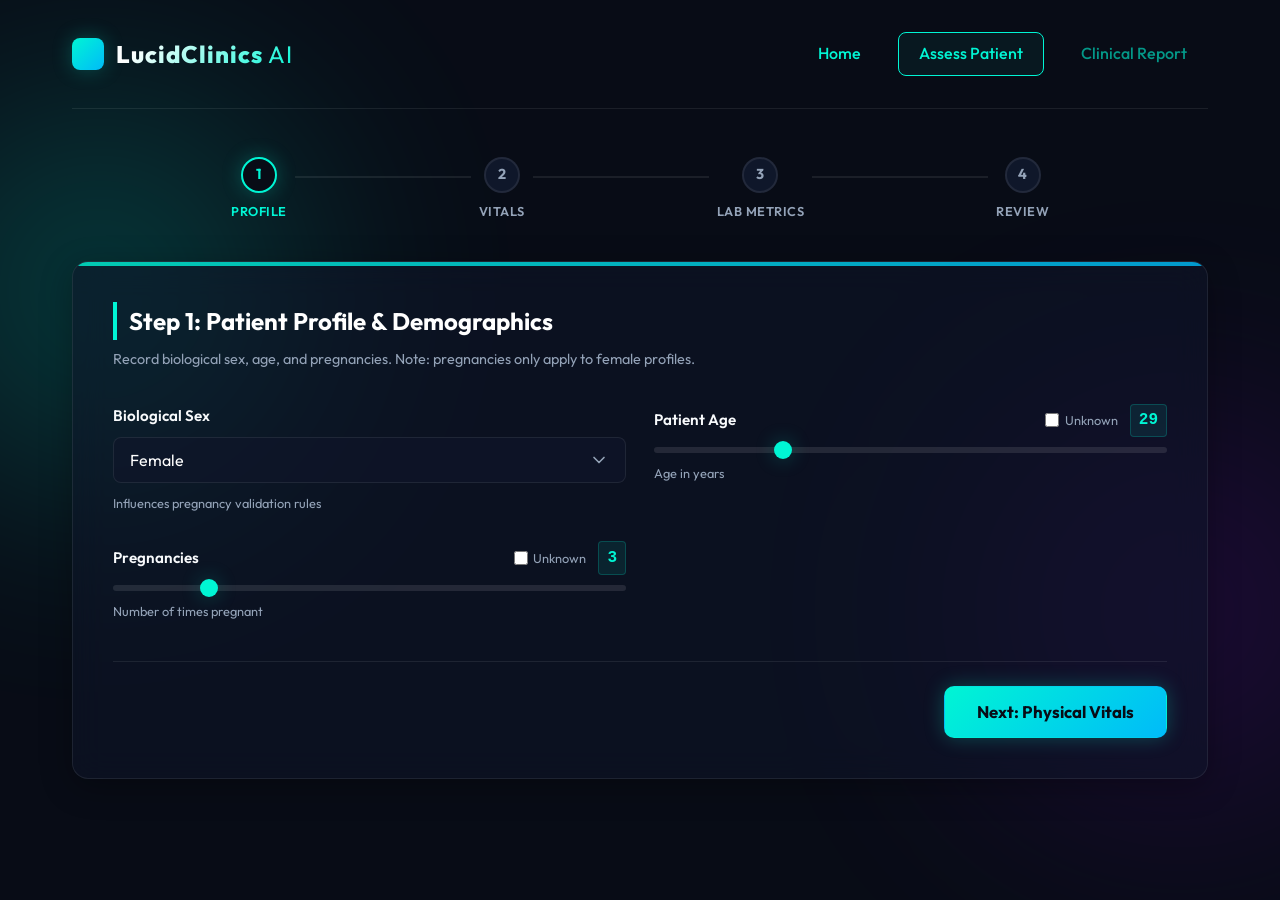
==== frontend/intake.html @ b129b2a4 "Initial clean commit with Git LFS" ====
<!DOCTYPE html>
<html lang="en">
<head>
    <meta charset="UTF-8">
    <meta name="viewport" content="width=device-width, initial-scale=1.0">
    <title>LucidClinics AI | Patient Intake Portal</title>
    <meta name="description" content="Enter patient vital statistics and diagnostic indicators for real-time risk assessment.">
    <link rel="stylesheet" href="style.css">
</head>
<body>

    <div class="container">
        <!-- Header Section -->
        <header>
            <div class="logo">
                <div class="logo-icon">L</div>
                <span>LucidClinics <span style="color: var(--color-teal); font-weight: 400;">AI</span></span>
            </div>
            <nav style="display: flex; gap: 1rem;">
                <a href="index.html" class="nav-link">Home</a>
                <a href="intake.html" class="nav-link active">Assess Patient</a>
                <a href="#" class="nav-link" id="nav-report-link" style="opacity: 0.6; cursor: not-allowed;">Clinical Report</a>
            </nav>
        </header>

        <!-- Stepper Progress Header -->
        <div class="stepper-wrapper">
            <div class="stepper-step active" data-step="1">
                <div class="step-num">1</div>
                <div class="step-title">Profile</div>
            </div>
            <div class="step-line"></div>
            <div class="stepper-step" data-step="2">
                <div class="step-num">2</div>
                <div class="step-title">Vitals</div>
            </div>
            <div class="step-line"></div>
            <div class="stepper-step" data-step="3">
                <div class="step-num">3</div>
                <div class="step-title">Lab Metrics</div>
            </div>
            <div class="step-line"></div>
            <div class="stepper-step" data-step="4">
                <div class="step-num">4</div>
                <div class="step-title">Review</div>
            </div>
        </div>

        <!-- Main Diagnostics Intake Layout -->
        <main class="wizard-section" id="intake-section">
            <!-- Diagnostics Form Card -->
            <section class="card" id="form-card">
                <form id="diagnostics-form">
                    
                    <!-- STEP 1: PATIENT PROFILE -->
                    <div class="wizard-step-pane active" id="step-pane-1">
                        <h2 class="pane-title">Step 1: Patient Profile & Demographics</h2>
                        <p class="pane-desc">Record biological sex, age, and pregnancies. Note: pregnancies only apply to female profiles.</p>
                        
                        <div class="form-grid">
                            <!-- Sex Selection -->
                            <div class="form-group dropdown-group">
                                <label class="form-label" for="patient_sex">Biological Sex</label>
                                <select id="patient_sex" name="patient_sex" class="form-select">
                                    <option value="female">Female</option>
                                    <option value="male">Male</option>
                                    <option value="other">Other</option>
                                </select>
                                <span class="form-help">Influences pregnancy validation rules</span>
                            </div>

                            <!-- Age -->
                            <div class="form-group">
                                <div class="form-label-container">
                                    <label class="form-label" for="age">Patient Age</label>
                                    <div style="display: flex; align-items: center; gap: 0.75rem;">
                                        <label class="unknown-checkbox-container">
                                            <input type="checkbox" class="unknown-checkbox" data-target="age">
                                            <span>Unknown</span>
                                        </label>
                                        <span class="form-value-display" id="age-val">29</span>
                                    </div>
                                </div>
                                <div class="slider-container">
                                    <input type="range" id="age" name="age" min="0" max="120" value="29" class="form-slider">
                                </div>
                                <span class="form-help">Age in years</span>
                            </div>

                            <!-- Pregnancies -->
                            <div class="form-group" id="pregnancies-group">
                                <div class="form-label-container">
                                    <label class="form-label" for="pregnancies">Pregnancies</label>
                                    <div style="display: flex; align-items: center; gap: 0.75rem;">
                                        <label class="unknown-checkbox-container" id="preg-unknown-container">
                                            <input type="checkbox" class="unknown-checkbox" data-target="pregnancies" id="pregnancies-unknown">
                                            <span>Unknown</span>
                                        </label>
                                        <span class="form-value-display" id="pregnancies-val">3</span>
                                    </div>
                                </div>
                                <div class="slider-container">
                                    <input type="range" id="pregnancies" name="pregnancies" min="0" max="17" value="3" class="form-slider">
                                </div>
                                <span class="form-help" id="pregnancies-help-text">Number of times pregnant</span>
                            </div>
                        </div>

                        <!-- Stepper Actions -->
                        <div class="wizard-actions" style="justify-content: flex-end;">
                            <button type="button" class="btn btn-primary btn-next">Next: Physical Vitals</button>
                        </div>
                    </div>

                    <!-- STEP 2: PHYSICAL VITALS -->
                    <div class="wizard-step-pane" id="step-pane-2">
                        <h2 class="pane-title">Step 2: Physical Vitals & Body Metrics</h2>
                        <p class="pane-desc">Collect clinical vital signs and physical observations.</p>
                        
                        <div class="form-grid">
                            <!-- Body Mass Index (BMI) -->
                            <div class="form-group">
                                <div class="form-label-container">
                                    <label class="form-label" for="bmi">Body Mass Index (BMI)</label>
                                    <div style="display: flex; align-items: center; gap: 0.75rem;">
                                        <label class="unknown-checkbox-container">
                                            <input type="checkbox" class="unknown-checkbox" data-target="bmi">
                                            <span>Unknown</span>
                                        </label>
                                        <span class="form-value-display" id="bmi-val">32.0</span>
                                    </div>
                                </div>
                                <div class="slider-container">
                                    <input type="range" id="bmi" name="bmi" min="0" max="70" step="0.1" value="32.0" class="form-slider">
                                </div>
                                <span class="form-help">Weight in kg / height in m²</span>
                            </div>

                            <!-- Blood Pressure -->
                            <div class="form-group">
                                <div class="form-label-container">
                                    <label class="form-label" for="blood_pressure">Diastolic Blood Pressure</label>
                                    <div style="display: flex; align-items: center; gap: 0.75rem;">
                                        <label class="unknown-checkbox-container">
                                            <input type="checkbox" class="unknown-checkbox" data-target="blood_pressure">
                                            <span>Unknown</span>
                                        </label>
                                        <span class="form-value-display" id="blood_pressure-val">72</span>
                                    </div>
                                </div>
                                <div class="slider-container">
                                    <input type="range" id="blood_pressure" name="blood_pressure" min="0" max="200" value="72" class="form-slider">
                                </div>
                                <span class="form-help">Diastolic blood pressure (mm Hg)</span>
                            </div>

                            <!-- Skin Thickness -->
                            <div class="form-group">
                                <div class="form-label-container">
                                    <label class="form-label" for="skin_thickness">Skin Fold Thickness</label>
                                    <div style="display: flex; align-items: center; gap: 0.75rem;">
                                        <label class="unknown-checkbox-container">
                                            <input type="checkbox" class="unknown-checkbox" data-target="skin_thickness">
                                            <span>Unknown</span>
                                        </label>
                                        <span class="form-value-display" id="skin_thickness-val">23</span>
                                    </div>
                                </div>
                                <div class="slider-container">
                                    <input type="range" id="skin_thickness" name="skin_thickness" min="0" max="100" value="23" class="form-slider">
                                </div>
                                <span class="form-help">Triceps skin fold thickness (mm)</span>
                            </div>
                        </div>

                        <!-- Stepper Actions -->
                        <div class="wizard-actions">
                            <button type="button" class="btn btn-secondary btn-prev">Previous</button>
                            <button type="button" class="btn btn-primary btn-next">Next: Lab Metrics</button>
                        </div>
                    </div>

                    <!-- STEP 3: LAB METRICS -->
                    <div class="wizard-step-pane" id="step-pane-3">
                        <h2 class="pane-title">Step 3: Laboratory Assays & Genetic Score</h2>
                        <p class="pane-desc">Record quantitative plasma assays and genetic indicators.</p>
                        
                        <div class="form-grid">
                            <!-- Glucose -->
                            <div class="form-group">
                                <div class="form-label-container">
                                    <label class="form-label" for="glucose">Plasma Glucose</label>
                                    <div style="display: flex; align-items: center; gap: 0.75rem;">
                                        <label class="unknown-checkbox-container">
                                            <input type="checkbox" class="unknown-checkbox" data-target="glucose">
                                            <span>Unknown</span>
                                        </label>
                                        <span class="form-value-display" id="glucose-val">120</span>
                                    </div>
                                </div>
                                <div class="slider-container">
                                    <input type="range" id="glucose" name="glucose" min="0" max="300" value="120" class="form-slider">
                                </div>
                                <span class="form-help">2hr oral glucose tolerance test (mg/dL)</span>
                            </div>

                            <!-- Insulin -->
                            <div class="form-group">
                                <div class="form-label-container">
                                    <label class="form-label" for="insulin">2-Hour Insulin</label>
                                    <div style="display: flex; align-items: center; gap: 0.75rem;">
                                        <label class="unknown-checkbox-container">
                                            <input type="checkbox" class="unknown-checkbox" data-target="insulin">
                                            <span>Unknown</span>
                                        </label>
                                        <span class="form-value-display" id="insulin-val">80</span>
                                    </div>
                                </div>
                                <div class="slider-container">
                                    <input type="range" id="insulin" name="insulin" min="0" max="900" step="5" value="80" class="form-slider">
                                </div>
                                <span class="form-help">2-Hour serum insulin (mu U/ml)</span>
                            </div>

                            <!-- Diabetes Pedigree -->
                            <div class="form-group">
                                <div class="form-label-container">
                                    <label class="form-label" for="diabetes_pedigree">Pedigree Function</label>
                                    <div style="display: flex; align-items: center; gap: 0.75rem;">
                                        <label class="unknown-checkbox-container">
                                            <input type="checkbox" class="unknown-checkbox" data-target="diabetes_pedigree">
                                            <span>Unknown</span>
                                        </label>
                                        <span class="form-value-display" id="diabetes_pedigree-val">0.372</span>
                                    </div>
                                </div>
                                <div class="slider-container">
                                    <input type="range" id="diabetes_pedigree" name="diabetes_pedigree" min="0.05" max="2.5" step="0.001" value="0.372" class="form-slider">
                                </div>
                                <span class="form-help">Diabetes pedigree score (family history index)</span>
                            </div>
                        </div>

                        <!-- Stepper Actions -->
                        <div class="wizard-actions">
                            <button type="button" class="btn btn-secondary btn-prev">Previous</button>
                            <button type="button" class="btn btn-primary btn-next">Next: Review</button>
                        </div>
                    </div>

                    <!-- STEP 4: CLINICAL REVIEW & SUBMIT -->
                    <div class="wizard-step-pane" id="step-pane-4">
                        <h2 class="pane-title">Step 4: Clinical Review & Diagnostic Options</h2>
                        <p class="pane-desc">Review a summary of indicators and configure bypass parameters before running inference.</p>
                        
                        <!-- Summary Table -->
                        <div class="summary-table-container">
                            <table class="summary-table">
                                <thead>
                                    <tr>
                                        <th>Metric</th>
                                        <th>Entered Value</th>
                                        <th>Reference Guidance</th>
                                    </tr>
                                </thead>
                                <tbody>
                                    <tr data-summary-target="sex">
                                        <td class="lbl">Sex</td>
                                        <td class="val">Female</td>
                                        <td class="ref">Clinical demographic factor</td>
                                    </tr>
                                    <tr data-summary-target="age">
                                        <td class="lbl">Age</td>
                                        <td class="val">29 yrs</td>
                                        <td class="ref">PIMA Cohort Mean: ~33.2 yrs</td>
                                    </tr>
                                    <tr data-summary-target="pregnancies">
                                        <td class="lbl">Pregnancies</td>
                                        <td class="val">3</td>
                                        <td class="ref">PIMA Cohort Median: 3</td>
                                    </tr>
                                    <tr data-summary-target="bmi">
                                        <td class="lbl">Body Mass Index (BMI)</td>
                                        <td class="val">32.0</td>
                                        <td class="ref">Normal: 18.5 - 24.9 (CDC)</td>
                                    </tr>
                                    <tr data-summary-target="blood_pressure">
                                        <td class="lbl">Diastolic BP</td>
                                        <td class="val">72 mmHg</td>
                                        <td class="ref">Normal: &lt; 80 mmHg (AHA)</td>
                                    </tr>
                                    <tr data-summary-target="skin_thickness">
                                        <td class="lbl">Skin Fold Thickness</td>
                                        <td class="val">23 mm</td>
                                        <td class="ref">Triceps reference standard</td>
                                    </tr>
                                    <tr data-summary-target="glucose">
                                        <td class="lbl">Plasma Glucose</td>
                                        <td class="val">120 mg/dL</td>
                                        <td class="ref">Normal Fasting: &lt; 100 mg/dL</td>
                                    </tr>
                                    <tr data-summary-target="insulin">
                                        <td class="lbl">2-Hour Insulin</td>
                                        <td class="val">80 mu U/ml</td>
                                        <td class="ref">Standard fasting: 5 - 25 mu U/ml</td>
                                    </tr>
                                    <tr data-summary-target="diabetes_pedigree">
                                        <td class="lbl">Pedigree Score</td>
                                        <td class="val">0.372</td>
                                        <td class="ref">Hereditary genetic coefficient</td>
                                    </tr>
                                </tbody>
                            </table>
                        </div>

                        <!-- Diagnosis Override Box -->
                        <div class="override-box">
                            <label class="override-checkbox-container">
                                <input type="checkbox" id="has_confirmed_diabetes" name="has_confirmed_diabetes">
                                <div class="checkbox-custom"></div>
                                <div class="override-text">
                                    <strong>Patient has a Confirmed Diabetes Diagnosis</strong>
                                    <p>Forces the system to bypass risk estimation and generate direct RAG chronic care management guidelines.</p>
                                </div>
                            </label>
                        </div>

                        <!-- Stepper Actions -->
                        <div class="wizard-actions">
                            <button type="button" class="btn btn-secondary btn-prev">Previous</button>
                            <div style="display: flex; gap: 1rem;">
                                <button type="button" class="btn btn-secondary" id="autofill-btn" style="padding: 0.9rem 1.25rem;">Autofill High Risk</button>
                                <button type="submit" class="btn btn-primary" id="submit-btn">
                                    <span>Run Diagnostics Engine</span>
                                    <span style="font-size: 1.1rem;">⚡</span>
                                </button>
                            </div>
                        </div>
                    </div>

                </form>
            </section>
        </main>
    </div>

    <!-- Processing Overlay Modal -->
    <div class="overlay" id="loading-overlay">
        <div class="loader-content">
            <div class="loader-spinner"></div>
            <div class="loader-title">LucidClinics AI is analyzing...</div>
            <p style="color: var(--color-text-muted); font-size: 0.95rem;">Evaluating clinical parameters & generating SHAP explainability matrices.</p>
        </div>
    </div>

    <!-- Scripts -->
    <script src="app.js"></script>
</body>
</html>
---- frontend/style.css ----
@import url('https://fonts.googleapis.com/css2?family=Outfit:wght@300;400;500;600;700;800&display=swap');

/* Design Tokens & Theme Variables */
:root {
    --bg-primary: #080c16;
    --bg-secondary: #0f172a;
    --bg-card: rgba(15, 23, 42, 0.55);
    --border-color: rgba(255, 255, 255, 0.08);
    --border-glow: rgba(0, 245, 212, 0.12);
    
    --color-text-main: #f8fafc;
    --color-text-muted: #94a3b8;
    
    /* Neons & Semantic Colors */
    --color-teal: #00f5d4;
    --color-cyan: #00bbf9;
    --color-purple: #7209b7;
    
    --color-success: #10b981;
    --color-warning: #f59e0b;
    --color-danger: #ef4444;

    /* Glows */
    --glow-teal: 0 0 20px rgba(0, 245, 212, 0.25);
    --glow-cyan: 0 0 20px rgba(0, 187, 249, 0.25);
    --glow-danger: 0 0 25px rgba(239, 68, 68, 0.35);

    --font-main: 'Outfit', -apple-system, BlinkMacSystemFont, "Segoe UI", Roboto, sans-serif;
    --transition-smooth: all 0.35s cubic-bezier(0.25, 0.8, 0.25, 1);
}

/* Global Reset & Base Styling */
* {
    box-sizing: border-box;
    margin: 0;
    padding: 0;
}

body {
    font-family: var(--font-main);
    background-color: var(--bg-primary);
    color: var(--color-text-main);
    min-height: 100vh;
    line-height: 1.6;
    overflow-x: hidden;
    position: relative;
}

/* Futuristic Ambient Background Glows */
body::before, body::after {
    content: '';
    position: absolute;
    width: 400px;
    height: 400px;
    border-radius: 50%;
    filter: blur(120px);
    z-index: -1;
    opacity: 0.2;
}

body::before {
    background-color: var(--color-teal);
    top: 10%;
    left: -100px;
    animation: float-slow 15s infinite alternate ease-in-out;
}

body::after {
    background-color: var(--color-purple);
    bottom: 10%;
    right: -100px;
    animation: float-slow 20s infinite alternate-reverse ease-in-out;
}

a {
    color: var(--color-teal);
    text-decoration: none;
    transition: var(--transition-smooth);
}

a:hover {
    color: var(--color-cyan);
    text-shadow: var(--glow-teal);
}

/* Page Layout & Container */
.container {
    max-width: 1200px;
    margin: 0 auto;
    padding: 2rem;
}

header {
    display: flex;
    justify-content: space-between;
    align-items: center;
    padding-bottom: 2rem;
    border-bottom: 1px solid var(--border-color);
    margin-bottom: 3rem;
}

.logo {
    display: flex;
    align-items: center;
    gap: 0.75rem;
    font-weight: 800;
    font-size: 1.5rem;
    letter-spacing: 1px;
    background: linear-gradient(135deg, #ffffff 30%, var(--color-teal) 100%);
    -webkit-background-clip: text;
    -webkit-text-fill-color: transparent;
}

.logo-icon {
    width: 32px;
    height: 32px;
    background: linear-gradient(135deg, var(--color-teal), var(--color-cyan));
    border-radius: 8px;
    display: flex;
    align-items: center;
    justify-content: center;
    color: var(--bg-primary);
    font-weight: 900;
    box-shadow: var(--glow-teal);
}

.nav-link {
    font-weight: 500;
    font-size: 1rem;
    padding: 0.5rem 1.25rem;
    border-radius: 8px;
    border: 1px solid transparent;
}

.nav-link.active {
    border-color: var(--color-teal);
    background: rgba(0, 245, 212, 0.05);
}

/* Glassmorphism Cards */
.card {
    background: var(--bg-card);
    border: 1px solid var(--border-color);
    border-radius: 16px;
    padding: 2.5rem;
    backdrop-filter: blur(16px);
    -webkit-backdrop-filter: blur(16px);
    box-shadow: 0 8px 32px 0 rgba(0, 0, 0, 0.3);
    position: relative;
    overflow: hidden;
    transition: var(--transition-smooth);
}

.card::before {
    content: '';
    position: absolute;
    top: 0;
    left: 0;
    width: 100%;
    height: 4px;
    background: linear-gradient(90deg, var(--color-teal), var(--color-cyan));
    opacity: 0.8;
}

/* Hero Section */
.hero {
    text-align: center;
    margin-bottom: 4rem;
    animation: fadeIn 0.8s ease-out;
}

.hero h1 {
    font-size: 3.5rem;
    font-weight: 800;
    line-height: 1.2;
    margin-bottom: 1rem;
    background: linear-gradient(135deg, #ffffff 40%, var(--color-cyan) 100%);
    -webkit-background-clip: text;
    -webkit-text-fill-color: transparent;
}

.hero p {
    font-size: 1.2rem;
    color: var(--color-text-muted);
    max-width: 650px;
    margin: 0 auto 2rem auto;
}

/* Layout Grid for Intake Form */
.grid-layout {
    display: grid;
    grid-template-columns: 1.5fr 1fr;
    gap: 2.5rem;
    align-items: start;
    animation: fadeIn 1s ease-out;
}

@media (max-width: 968px) {
    .grid-layout {
        grid-template-columns: 1fr;
    }
}

.section-title {
    font-size: 1.75rem;
    font-weight: 700;
    margin-bottom: 2rem;
    display: flex;
    align-items: center;
    gap: 0.75rem;
    border-left: 4px solid var(--color-teal);
    padding-left: 0.75rem;
}

/* Form Styling & Interactive Sliders */
.form-grid {
    display: grid;
    grid-template-columns: 1fr 1fr;
    gap: 1.75rem;
}

@media (max-width: 640px) {
    .form-grid {
        grid-template-columns: 1fr;
    }
}

.form-group {
    display: flex;
    flex-direction: column;
    gap: 0.6rem;
}

.form-label-container {
    display: flex;
    justify-content: space-between;
    align-items: center;
}

.form-label {
    font-weight: 600;
    font-size: 0.95rem;
    color: var(--color-text-main);
}

.form-value-display {
    font-family: monospace;
    font-weight: 700;
    font-size: 1rem;
    color: var(--color-teal);
    background: rgba(0, 245, 212, 0.08);
    padding: 0.2rem 0.5rem;
    border-radius: 4px;
    border: 1px solid rgba(0, 245, 212, 0.2);
}

/* Custom Text/Number Inputs */
.form-input {
    background: rgba(15, 23, 42, 0.6);
    border: 1px solid var(--border-color);
    border-radius: 8px;
    padding: 0.75rem 1rem;
    color: white;
    font-family: var(--font-main);
    font-size: 1rem;
    transition: var(--transition-smooth);
}

.form-input:focus {
    outline: none;
    border-color: var(--color-teal);
    box-shadow: var(--border-glow);
}

/* Custom Sliders */
.slider-container {
    position: relative;
    display: flex;
    align-items: center;
}

.form-slider {
    -webkit-appearance: none;
    width: 100%;
    height: 6px;
    border-radius: 3px;
    background: rgba(255, 255, 255, 0.1);
    outline: none;
    transition: var(--transition-smooth);
}

.form-slider::-webkit-slider-thumb {
    -webkit-appearance: none;
    appearance: none;
    width: 18px;
    height: 18px;
    border-radius: 50%;
    background: var(--color-teal);
    cursor: pointer;
    box-shadow: var(--glow-teal);
    transition: var(--transition-smooth);
}

.form-slider::-webkit-slider-thumb:hover {
    transform: scale(1.2);
    background: var(--color-cyan);
    box-shadow: var(--glow-cyan);
}

.form-slider::-moz-range-thumb {
    width: 18px;
    height: 18px;
    border: none;
    border-radius: 50%;
    background: var(--color-teal);
    cursor: pointer;
    box-shadow: var(--glow-teal);
    transition: var(--transition-smooth);
}

.form-slider::-moz-range-thumb:hover {
    transform: scale(1.2);
    background: var(--color-cyan);
}

/* Helper Text */
.form-help {
    font-size: 0.8rem;
    color: var(--color-text-muted);
}

/* Form Action Buttons */
.button-container {
    grid-column: span 2;
    display: flex;
    gap: 1.25rem;
    margin-top: 1.5rem;
}

@media (max-width: 640px) {
    .button-container {
        grid-column: span 1;
        flex-direction: column;
    }
}

.btn {
    font-family: var(--font-main);
    font-weight: 700;
    font-size: 1.05rem;
    padding: 0.9rem 2rem;
    border-radius: 10px;
    cursor: pointer;
    transition: var(--transition-smooth);
    display: flex;
    align-items: center;
    justify-content: center;
    gap: 0.5rem;
    border: 1px solid transparent;
}

.btn-primary {
    background: linear-gradient(135deg, var(--color-teal), var(--color-cyan));
    color: var(--bg-primary);
    box-shadow: var(--glow-teal);
}

.btn-primary:hover {
    transform: translateY(-2px);
    box-shadow: 0 0 25px rgba(0, 245, 212, 0.4);
}

.btn-secondary {
    background: rgba(255, 255, 255, 0.05);
    border-color: var(--border-color);
    color: var(--color-text-main);
}

.btn-secondary:hover {
    background: rgba(255, 255, 255, 0.1);
    border-color: var(--color-text-muted);
}

/* Sidebar Analytics Card */
.sidebar-panel {
    display: flex;
    flex-direction: column;
    gap: 1.5rem;
}

.tech-pill-container {
    display: flex;
    flex-wrap: wrap;
    gap: 0.5rem;
    margin-top: 1rem;
}

.tech-pill {
    font-size: 0.8rem;
    font-weight: 600;
    padding: 0.25rem 0.75rem;
    border-radius: 20px;
    background: rgba(255, 255, 255, 0.05);
    border: 1px solid var(--border-color);
    color: var(--color-cyan);
}

/* Loading Overlay Modal */
.overlay {
    position: fixed;
    top: 0;
    left: 0;
    width: 100vw;
    height: 100vh;
    background: rgba(8, 12, 22, 0.85);
    backdrop-filter: blur(12px);
    z-index: 1000;
    display: flex;
    align-items: center;
    justify-content: center;
    opacity: 0;
    pointer-events: none;
    transition: opacity 0.4s ease;
}

.overlay.show {
    opacity: 1;
    pointer-events: auto;
}

.loader-content {
    text-align: center;
    display: flex;
    flex-direction: column;
    align-items: center;
    gap: 1.5rem;
}

.loader-spinner {
    width: 64px;
    height: 64px;
    border: 5px solid rgba(0, 245, 212, 0.1);
    border-top-color: var(--color-teal);
    border-radius: 50%;
    animation: spin 1s infinite linear;
    box-shadow: var(--glow-teal);
}

.loader-title {
    font-size: 1.5rem;
    font-weight: 700;
    color: white;
}

/* ==========================================================================
   REPORT PAGE LAYOUT
   ========================================================================== */

.report-grid {
    display: grid;
    grid-template-columns: 1fr 1.25fr;
    gap: 2.5rem;
    margin-top: 2rem;
    animation: fadeIn 0.8s ease-out;
}

@media (max-width: 968px) {
    .report-grid {
        grid-template-columns: 1fr;
    }
}

/* Circle Risk Gauge styling */
.risk-gauge-container {
    display: flex;
    flex-direction: column;
    align-items: center;
    justify-content: center;
    padding: 2.5rem;
    text-align: center;
}

.gauge-svg-wrapper {
    position: relative;
    width: 220px;
    height: 220px;
    margin-bottom: 1.5rem;
}

.gauge-svg {
    transform: rotate(-90deg);
}

.gauge-track {
    fill: none;
    stroke: rgba(255, 255, 255, 0.05);
    stroke-width: 14;
}

.gauge-progress {
    fill: none;
    stroke-width: 14;
    stroke-linecap: round;
    transition: stroke-dashoffset 1.5s cubic-bezier(0.1, 0.8, 0.2, 1);
    filter: drop-shadow(0 0 6px rgba(0, 245, 212, 0.3));
}

.gauge-text {
    position: absolute;
    top: 50%;
    left: 50%;
    transform: translate(-50%, -50%);
    text-align: center;
}

.gauge-percentage {
    font-size: 2.75rem;
    font-weight: 800;
    line-height: 1;
}

.gauge-label {
    font-size: 0.85rem;
    font-weight: 600;
    color: var(--color-text-muted);
    text-transform: uppercase;
    letter-spacing: 1px;
    margin-top: 0.25rem;
}

.risk-level-badge {
    display: inline-block;
    padding: 0.4rem 1.25rem;
    border-radius: 50px;
    font-weight: 800;
    font-size: 1rem;
    letter-spacing: 0.5px;
    text-transform: uppercase;
    margin-bottom: 0.75rem;
}

.risk-level-badge.low {
    background: rgba(16, 185, 129, 0.1);
    color: var(--color-success);
    border: 1px solid rgba(16, 185, 129, 0.25);
}

.risk-level-badge.moderate {
    background: rgba(245, 158, 11, 0.1);
    color: var(--color-warning);
    border: 1px solid rgba(245, 158, 11, 0.25);
}

.risk-level-badge.high {
    background: rgba(239, 68, 68, 0.1);
    color: var(--color-danger);
    border: 1px solid rgba(239, 68, 68, 0.25);
    box-shadow: 0 0 15px rgba(239, 68, 68, 0.1);
}

/* SHAP Explanation Custom Bar Chart */
.shap-card {
    grid-column: span 1;
}

.shap-chart-header {
    display: flex;
    justify-content: space-between;
    align-items: center;
    margin-bottom: 1.5rem;
    font-size: 0.9rem;
}

.shap-legend {
    display: flex;
    gap: 1rem;
}

.legend-item {
    display: flex;
    align-items: center;
    gap: 0.4rem;
}

.legend-color {
    width: 12px;
    height: 12px;
    border-radius: 3px;
}

.legend-color.positive {
    background: var(--color-danger);
}

.legend-color.negative {
    background: var(--color-cyan);
}

.shap-chart-container {
    display: flex;
    flex-direction: column;
    gap: 1.25rem;
}

.shap-bar-row {
    display: grid;
    grid-template-columns: 140px 1fr 60px;
    align-items: center;
    gap: 1rem;
}

.shap-bar-label {
    font-weight: 600;
    font-size: 0.9rem;
    color: var(--color-text-main);
    text-transform: capitalize;
}

.shap-bar-wrapper {
    position: relative;
    height: 24px;
    background: rgba(255, 255, 255, 0.03);
    border-radius: 4px;
    overflow: hidden;
    display: flex;
    align-items: center;
}

/* Center axis line for visual anchor */
.shap-bar-axis {
    position: absolute;
    left: 50%;
    top: 0;
    width: 1px;
    height: 100%;
    background: rgba(255, 255, 255, 0.15);
    z-index: 2;
}

.shap-bar-fill {
    height: 100%;
    transition: width 1.2s cubic-bezier(0.1, 0.8, 0.2, 1);
    position: absolute;
    z-index: 1;
}

/* Direct absolute positions depending on positive or negative SHAP */
.shap-bar-fill.positive {
    background: linear-gradient(90deg, var(--color-danger), #ff4d6d);
    left: 50%;
    border-top-right-radius: 4px;
    border-bottom-right-radius: 4px;
}

.shap-bar-fill.negative {
    background: linear-gradient(-90deg, var(--color-cyan), #00f5d4);
    right: 50%;
    border-top-left-radius: 4px;
    border-bottom-left-radius: 4px;
}

.shap-bar-value {
    font-family: monospace;
    font-size: 0.85rem;
    text-align: right;
    font-weight: 700;
}

.shap-bar-value.positive {
    color: #ff4d6d;
}

.shap-bar-value.negative {
    color: var(--color-teal);
}

/* Recommendation & Risk Drivers */
.info-panels-container {
    display: grid;
    grid-template-columns: 1fr;
    gap: 1.75rem;
}

.driver-pill-container {
    display: flex;
    flex-wrap: wrap;
    gap: 0.75rem;
    margin-top: 0.5rem;
}

.driver-pill {
    display: flex;
    align-items: center;
    gap: 0.4rem;
    background: rgba(239, 68, 68, 0.08);
    border: 1px solid rgba(239, 68, 68, 0.2);
    color: #ffa6a6;
    padding: 0.4rem 1rem;
    border-radius: 30px;
    font-weight: 600;
    font-size: 0.9rem;
    text-transform: capitalize;
}

.driver-pill::before {
    content: '▲';
    font-size: 0.7rem;
    color: var(--color-danger);
}

.clinical-notes {
    font-size: 0.95rem;
    color: var(--color-text-muted);
}

.clinical-notes ul {
    list-style-type: none;
    margin-top: 0.75rem;
    display: flex;
    flex-direction: column;
    gap: 0.6rem;
}

.clinical-notes li {
    position: relative;
    padding-left: 1.25rem;
}

.clinical-notes li::before {
    content: '•';
    color: var(--color-teal);
    position: absolute;
    left: 0;
    font-weight: bold;
    font-size: 1.2rem;
    line-height: 1;
}

/* Floating Animations */
@keyframes spin {
    0% { transform: rotate(0deg); }
    100% { transform: rotate(360deg); }
}

@keyframes fadeIn {
    from { opacity: 0; transform: translateY(15px); }
    to { opacity: 1; transform: translateY(0); }
}

@keyframes float-slow {
    0% { transform: translateY(0) scale(1); }
    100% { transform: translateY(-30px) scale(1.1); }
}

/* Print Layout Customizations */
@media print {
    body {
        background: white !important;
        color: black !important;
        font-size: 12pt;
    }
    
    body::before, body::after, .btn, .nav-link, header {
        display: none !important;
    }
    
    .container {
        padding: 0;
        max-width: 100%;
    }
    
    .card {
        background: none !important;
        border: none !important;
        box-shadow: none !important;
        backdrop-filter: none !important;
        padding: 1.5rem 0 !important;
    }

    .card::before {
        display: none;
    }

    .report-grid {
        grid-template-columns: 1fr;
        gap: 0;
    }

    .gauge-svg-wrapper {
        border: 2px solid #ccc;
        border-radius: 50%;
    }

    .gauge-track {
        stroke: #eee;
    }

    .gauge-progress {
        filter: none;
    }

    .shap-bar-wrapper {
        background: #f1f5f9 !important;
        border: 1px solid #cbd5e1;
    }

    .shap-bar-fill.positive {
        background: #ef4444 !important;
    }

    .shap-bar-fill.negative {
        background: #0ea5e9 !important;
    }

    .shap-bar-value.positive {
        color: #b91c1c !important;
    }

    .shap-bar-value.negative {
        color: #0369a1 !important;
    }

    .driver-pill {
        background: #fef2f2 !important;
        border: 1px solid #fca5a5 !important;
        color: #991b1b !important;
    }
    
    .ai-consult-card {
        display: none !important; /* Hide AI consult in printer output */
    }
}

/* ==========================================================================
   AI CONSULT NARRATIVE STYLING
   ========================================================================== */

.ai-consult-card::before {
    background: linear-gradient(90deg, var(--color-purple), var(--color-cyan)) !important;
}

.ai-glow-icon {
    display: inline-block;
    color: #a855f7;
    text-shadow: 0 0 10px rgba(168, 85, 247, 0.6);
    font-size: 1.5rem;
    margin-right: 0.25rem;
    animation: pulse-slow 2s infinite ease-in-out;
}

.ai-narrative-text-box {
    font-size: 1.05rem;
    color: var(--color-text-main);
    line-height: 1.8;
    padding: 0.5rem 0;
}

.ai-narrative-text-box h3 {
    font-size: 1.25rem;
    font-weight: 700;
    color: var(--color-cyan);
    margin-top: 1.75rem;
    margin-bottom: 0.75rem;
    border-bottom: 1px solid rgba(255, 255, 255, 0.05);
    padding-bottom: 0.4rem;
}

.ai-narrative-text-box h4 {
    font-size: 1.1rem;
    font-weight: 600;
    color: var(--color-teal);
    margin-top: 1.25rem;
    margin-bottom: 0.5rem;
}

.ai-narrative-text-box p {
    margin-bottom: 1.25rem;
    color: var(--color-text-muted);
}

.ai-narrative-text-box ul {
    list-style-type: none;
    margin-bottom: 1.25rem;
}

.ai-narrative-text-box li {
    position: relative;
    padding-left: 1.5rem;
    margin-bottom: 0.6rem;
    color: var(--color-text-muted);
}

.ai-narrative-text-box li::before {
    content: "✦";
    color: #a855f7;
    position: absolute;
    left: 0;
    font-size: 0.95rem;
    text-shadow: 0 0 5px rgba(168, 85, 247, 0.5);
}

/* Skeleton Loading Animation */
.skeleton-text {
    height: 15px;
    background: linear-gradient(90deg, 
        rgba(255, 255, 255, 0.03) 25%, 
        rgba(255, 255, 255, 0.08) 50%, 
        rgba(255, 255, 255, 0.03) 75%
    );
    background-size: 200% 100%;
    animation: loading-pulse 1.6s infinite;
    border-radius: 4px;
    margin-bottom: 14px;
}

@keyframes loading-pulse {
    0% { background-position: 200% 0; }
    100% { background-position: -200% 0; }
}

@keyframes pulse-slow {
    0%, 100% { transform: scale(1); opacity: 0.8; }
    50% { transform: scale(1.15); opacity: 1; }
}

/* Optional/Unknown Parameter Styling */
.unknown-checkbox-container {
    display: flex;
    align-items: center;
    gap: 0.35rem;
    font-size: 0.8rem;
    color: var(--color-text-muted);
    cursor: pointer;
    user-select: none;
    transition: var(--transition-smooth);
}

.unknown-checkbox-container:hover {
    color: var(--color-teal);
}

.unknown-checkbox {
    cursor: pointer;
    accent-color: var(--color-teal);
    width: 14px;
    height: 14px;
}

.form-slider:disabled {
    opacity: 0.25;
    cursor: not-allowed;
}

.form-slider:disabled::-webkit-slider-thumb {
    background: var(--color-text-muted) !important;
    box-shadow: none !important;
    cursor: not-allowed;
}

.form-slider:disabled::-moz-range-thumb {
    background: var(--color-text-muted) !important;
    box-shadow: none !important;
    cursor: not-allowed;
}

.form-value-display.unknown {
    color: var(--color-text-muted) !important;
    background: rgba(255, 255, 255, 0.04) !important;
    border-color: rgba(255, 255, 255, 0.08) !important;
}

/* Landing Hero Section */
.landing-hero {
    display: flex;
    flex-direction: column;
    align-items: center;
    text-align: center;
    padding: 3rem 1.5rem 4rem 1.5rem;
    animation: fadeIn 1s ease-out;
}

.hero-badge {
    background: rgba(0, 245, 212, 0.1);
    border: 1px solid rgba(0, 245, 212, 0.25);
    color: var(--color-teal);
    padding: 0.35rem 1rem;
    border-radius: 9999px;
    font-size: 0.85rem;
    font-weight: 700;
    letter-spacing: 1px;
    margin-bottom: 1.5rem;
}

.landing-hero h1 {
    font-size: 3.5rem;
    font-weight: 800;
    line-height: 1.15;
    margin-bottom: 1.25rem;
    background: linear-gradient(135deg, #ffffff 40%, var(--color-teal) 75%, var(--color-cyan) 100%);
    -webkit-background-clip: text;
    -webkit-text-fill-color: transparent;
}

.landing-hero p {
    font-size: 1.2rem;
    color: var(--color-text-muted);
    max-width: 700px;
    margin: 0 auto 2.5rem auto;
    line-height: 1.7;
}

/* Statistics Panel */
.stats-panel {
    display: grid;
    grid-template-columns: repeat(3, 1fr);
    gap: 1.5rem;
    max-width: 800px;
    width: 100%;
    margin-bottom: 3rem;
}

@media (max-width: 768px) {
    .stats-panel {
        grid-template-columns: 1fr;
        gap: 1rem;
    }
}

.stat-card {
    background: rgba(15, 23, 42, 0.4);
    border: 1px solid var(--border-color);
    border-radius: 12px;
    padding: 1.25rem;
    display: flex;
    flex-direction: column;
    align-items: center;
    gap: 0.4rem;
    transition: var(--transition-smooth);
}

.stat-card:hover {
    border-color: rgba(0, 245, 212, 0.2);
    box-shadow: 0 4px 20px rgba(0, 245, 212, 0.05);
    transform: translateY(-2px);
}

.stat-value {
    font-size: 2rem;
    font-weight: 800;
    color: var(--color-teal);
    letter-spacing: -0.5px;
}

.stat-label {
    font-size: 0.8rem;
    font-weight: 600;
    color: var(--color-text-muted);
    text-transform: uppercase;
    letter-spacing: 0.5px;
    text-align: center;
}

.btn-large {
    font-size: 1.1rem;
    padding: 1rem 2.5rem;
    border-radius: 12px;
}

/* Stepper Progress Bar */
.stepper-wrapper {
    display: flex;
    align-items: center;
    justify-content: space-between;
    margin-bottom: 2.5rem;
    padding: 0 1rem;
    max-width: 850px;
    margin-left: auto;
    margin-right: auto;
    animation: fadeIn 0.5s ease-out;
}

.stepper-step {
    display: flex;
    flex-direction: column;
    align-items: center;
    gap: 0.5rem;
    z-index: 2;
    cursor: default;
}

.step-num {
    width: 36px;
    height: 36px;
    border-radius: 50%;
    background: var(--bg-secondary);
    border: 2px solid var(--border-color);
    display: flex;
    align-items: center;
    justify-content: center;
    font-weight: 700;
    font-size: 0.9rem;
    color: var(--color-text-muted);
    transition: var(--transition-smooth);
}

.step-title {
    font-size: 0.8rem;
    font-weight: 600;
    color: var(--color-text-muted);
    text-transform: uppercase;
    letter-spacing: 0.5px;
    transition: var(--transition-smooth);
}

.step-line {
    flex: 1;
    height: 2px;
    background: var(--border-color);
    margin: 0 0.5rem;
    margin-bottom: 1.5rem; /* align with numbers */
    z-index: 1;
    transition: var(--transition-smooth);
}

.stepper-step.active .step-num {
    background: var(--bg-primary);
    border-color: var(--color-teal);
    color: var(--color-teal);
    box-shadow: var(--glow-teal);
}

.stepper-step.active .step-title {
    color: var(--color-teal);
}

.stepper-step.completed .step-num {
    background: var(--color-teal);
    border-color: var(--color-teal);
    color: var(--bg-primary);
}

.stepper-step.completed .step-title {
    color: var(--color-text-main);
}

.step-line.completed {
    background: var(--color-teal);
}

/* Wizard Stepper Panes */
.wizard-step-pane {
    display: none;
    animation: fadeSlideIn 0.4s ease-out forwards;
}

.wizard-step-pane.active {
    display: block;
}

.pane-title {
    font-size: 1.5rem;
    font-weight: 700;
    color: white;
    margin-bottom: 0.5rem;
    border-left: 4px solid var(--color-teal);
    padding-left: 0.75rem;
}

.pane-desc {
    font-size: 0.9rem;
    color: var(--color-text-muted);
    margin-bottom: 2rem;
}

.wizard-actions {
    display: flex;
    justify-content: space-between;
    align-items: center;
    margin-top: 2.5rem;
    border-top: 1px solid var(--border-color);
    padding-top: 1.5rem;
}

/* Select Form Element Styling */
.form-select {
    width: 100%;
    background: rgba(15, 23, 42, 0.6);
    border: 1px solid var(--border-color);
    border-radius: 8px;
    padding: 0.75rem 1rem;
    color: white;
    font-family: var(--font-main);
    font-size: 1rem;
    transition: var(--transition-smooth);
    appearance: none;
    background-image: url("data:image/svg+xml,%3Csvg xmlns='http://www.w3.org/2000/svg' width='24' height='24' viewBox='0 0 24 24' fill='none' stroke='%2394a3b8' stroke-width='2' stroke-linecap='round' stroke-linejoin='round'%3E%3Cpolyline points='6 9 12 15 18 9'%3E%3C/polyline%3E%3C/svg%3E");
    background-repeat: no-repeat;
    background-position: right 1rem center;
    background-size: 1.25rem;
    cursor: pointer;
}

.form-select:focus {
    outline: none;
    border-color: var(--color-teal);
    box-shadow: var(--border-glow);
}

.form-select option {
    background: var(--bg-secondary);
    color: white;
}

/* Summary Table Styling */
.summary-table-container {
    width: 100%;
    overflow-x: auto;
    border: 1px solid var(--border-color);
    border-radius: 12px;
    background: rgba(15, 23, 42, 0.3);
    margin-bottom: 2rem;
}

.summary-table {
    width: 100%;
    border-collapse: collapse;
    text-align: left;
}

.summary-table th {
    background: rgba(15, 23, 42, 0.6);
    color: var(--color-cyan);
    font-weight: 700;
    font-size: 0.85rem;
    text-transform: uppercase;
    letter-spacing: 0.5px;
    padding: 1rem 1.25rem;
    border-bottom: 1px solid var(--border-color);
}

.summary-table td {
    padding: 0.9rem 1.25rem;
    border-bottom: 1px solid var(--border-color);
    font-size: 0.95rem;
}

.summary-table tr:last-child td {
    border-bottom: none;
}

.summary-table td.lbl {
    font-weight: 600;
    color: var(--color-text-main);
}

.summary-table td.val {
    font-family: monospace;
    font-weight: 700;
    color: var(--color-teal);
}

.summary-table td.ref {
    color: var(--color-text-muted);
    font-size: 0.85rem;
}

.summary-table tr.row-unknown td.val {
    color: var(--color-text-muted) !important;
    font-style: italic;
    font-weight: 400;
}

/* Clinical Override Box */
.override-box {
    background: rgba(114, 9, 183, 0.05);
    border: 1px solid rgba(114, 9, 183, 0.2);
    border-radius: 12px;
    padding: 1.5rem;
    margin-bottom: 2rem;
}

.override-checkbox-container {
    display: flex;
    align-items: flex-start;
    gap: 1rem;
    cursor: pointer;
    user-select: none;
}

.override-checkbox-container input {
    display: none;
}

.checkbox-custom {
    width: 22px;
    height: 22px;
    border: 2px solid rgba(114, 9, 183, 0.4);
    border-radius: 6px;
    background: rgba(15, 23, 42, 0.6);
    flex-shrink: 0;
    position: relative;
    transition: var(--transition-smooth);
}

.override-checkbox-container input:checked + .checkbox-custom {
    background: var(--color-purple);
    border-color: var(--color-purple);
    box-shadow: 0 0 15px rgba(114, 9, 183, 0.4);
}

.override-checkbox-container input:checked + .checkbox-custom::after {
    content: '';
    position: absolute;
    left: 7px;
    top: 3px;
    width: 5px;
    height: 10px;
    border: solid white;
    border-width: 0 2px 2px 0;
    transform: rotate(45deg);
}

.override-text strong {
    color: var(--color-text-main);
    display: block;
    font-size: 1rem;
    margin-bottom: 0.25rem;
}

.override-text p {
    color: var(--color-text-muted);
    font-size: 0.85rem;
    margin: 0;
    line-height: 1.4;
}

/* Tabbed Interface for Clinical Report */
.report-tabs {
    display: flex;
    gap: 0.5rem;
    border-bottom: 1px solid var(--border-color);
    margin-bottom: 2rem;
    overflow-x: auto;
}

.report-tab-btn {
    background: none;
    border: none;
    color: var(--color-text-muted);
    font-family: var(--font-main);
    font-weight: 600;
    font-size: 1rem;
    padding: 0.75rem 1.5rem;
    cursor: pointer;
    position: relative;
    transition: var(--transition-smooth);
    white-space: nowrap;
}

.report-tab-btn:hover {
    color: white;
}

.report-tab-btn.active {
    color: var(--color-teal);
}

.report-tab-btn.active::after {
    content: '';
    position: absolute;
    bottom: -1px;
    left: 0;
    width: 100%;
    height: 2px;
    background: var(--color-teal);
    box-shadow: var(--glow-teal);
}

.report-tab-pane {
    display: none;
    animation: fadeIn 0.4s ease-out forwards;
}

.report-tab-pane.active {
    display: block;
}

/* Care Plan Action Checklist */
.care-plan-list {
    display: flex;
    flex-direction: column;
    gap: 1rem;
    margin-top: 1rem;
}

.care-plan-item {
    display: flex;
    align-items: flex-start;
    gap: 1rem;
    background: rgba(255, 255, 255, 0.02);
    border: 1px solid var(--border-color);
    padding: 1.25rem;
    border-radius: 10px;
    cursor: pointer;
    transition: var(--transition-smooth);
}

.care-plan-item:hover {
    background: rgba(0, 245, 212, 0.02);
    border-color: rgba(0, 245, 212, 0.2);
}

.care-plan-checkbox {
    width: 20px;
    height: 20px;
    border: 2px solid var(--border-color);
    border-radius: 4px;
    background: rgba(15, 23, 42, 0.6);
    flex-shrink: 0;
    position: relative;
    transition: var(--transition-smooth);
    margin-top: 2px;
}

.care-plan-item.completed {
    border-color: rgba(16, 185, 129, 0.2) !important;
    background: rgba(16, 185, 129, 0.02) !important;
}

.care-plan-item.completed .care-plan-checkbox {
    background: var(--color-success);
    border-color: var(--color-success);
}

.care-plan-item.completed .care-plan-checkbox::after {
    content: '';
    position: absolute;
    left: 6px;
    top: 2px;
    width: 4px;
    height: 8px;
    border: solid white;
    border-width: 0 2px 2px 0;
    transform: rotate(45deg);
}

.care-plan-item.completed .care-plan-text {
    text-decoration: line-through;
    color: var(--color-text-muted) !important;
}

.care-plan-text {
    font-size: 0.95rem;
    color: var(--color-text-main);
    line-height: 1.5;
}

/* Animations */
@keyframes fadeSlideIn {
    from {
        opacity: 0;
        transform: translateY(10px);
    }
    to {
        opacity: 1;
        transform: translateY(0);
    }
}

/* 3-Column Report Grid */
.report-grid-3 {
    display: grid;
    grid-template-columns: 1fr 1.25fr 1fr;
    gap: 1.5rem;
    margin-top: 1rem;
    animation: fadeIn 0.8s ease-out;
}

@media (max-width: 1200px) {
    .report-grid-3 {
        grid-template-columns: 1fr 1.25fr;
    }
}

@media (max-width: 968px) {
    .report-grid-3 {
        grid-template-columns: 1fr;
    }
}

.visualizer-3d-card {
    border: 1px solid var(--border-color);
    background: rgba(15, 23, 42, 0.45);
    box-shadow: 0 4px 30px rgba(0, 0, 0, 0.4);
    transition: var(--transition-smooth);
}

.visualizer-3d-card:hover {
    border-color: rgba(0, 187, 249, 0.2);
    box-shadow: 0 0 25px rgba(0, 187, 249, 0.08);
}

#anatomy-3d-container {
    width: 100%;
    height: 250px;
    min-height: 250px;
    border-radius: 8px;
    background: radial-gradient(circle at center, #0b111e 0%, #060910 100%);
    border: 1px solid rgba(255, 255, 255, 0.04);
    overflow: hidden;
    position: relative;
    cursor: grab;
}

#anatomy-3d-container:active {
    cursor: grabbing;
}

.visualizer-status {
    font-size: 0.75rem;
    color: var(--color-text-muted);
    margin-top: 0.75rem;
    text-align: center;
    font-weight: 600;
    letter-spacing: 0.5px;
    text-transform: uppercase;
}

.visualizer-status.status-low {
    color: var(--color-success) !important;
    text-shadow: 0 0 8px rgba(16, 185, 129, 0.3);
}

.visualizer-status.status-moderate {
    color: var(--color-warning) !important;
    text-shadow: 0 0 8px rgba(245, 158, 11, 0.3);
}

.visualizer-status.status-high {
    color: var(--color-danger) !important;
    text-shadow: 0 0 8px rgba(239, 68, 68, 0.3);
}
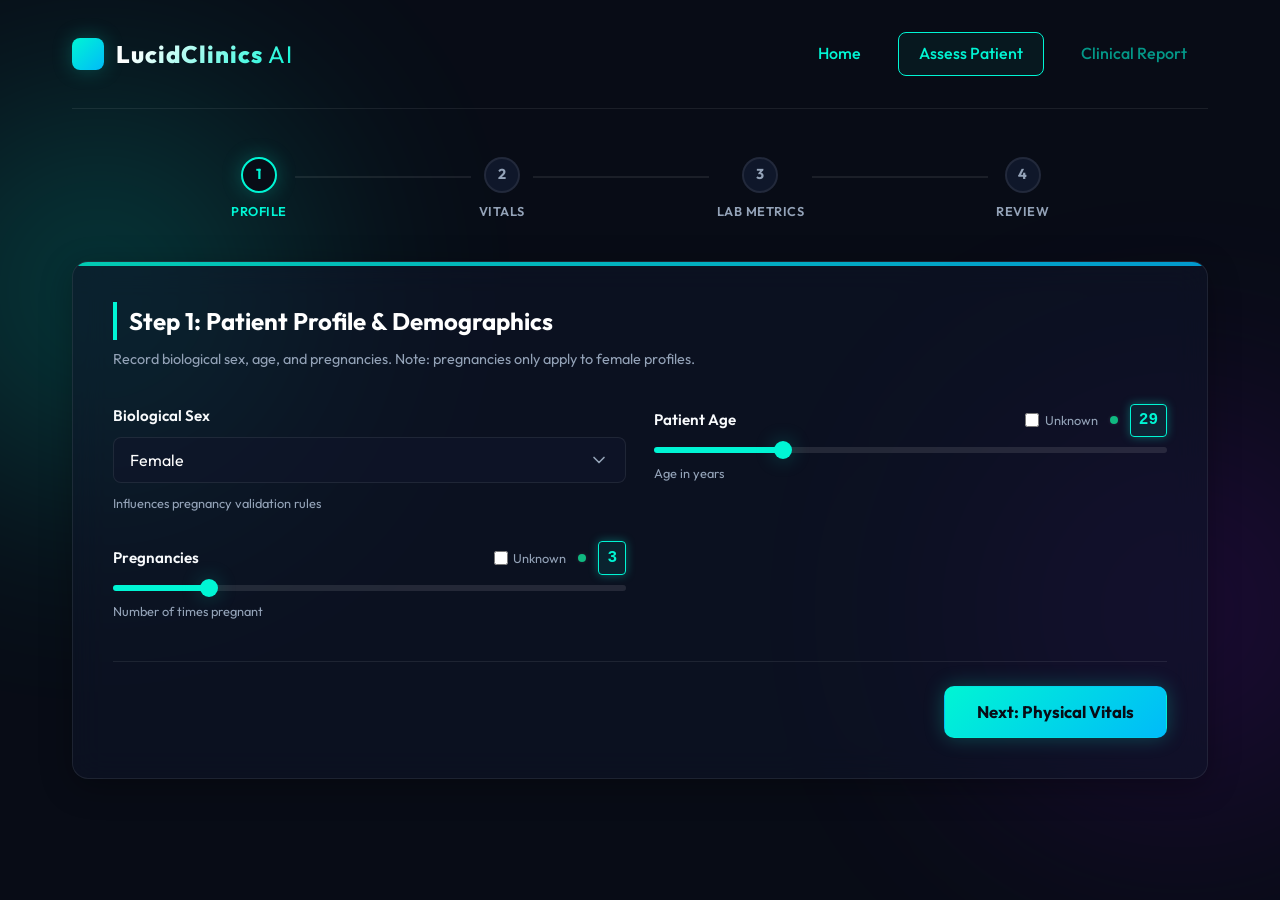
==== commit 6c62a5df: "Implement advanced interactive frontend features (Sandbox, Speech synthesis, SHAP tooltips, care pat" ====
--- a/frontend/intake.html
+++ b/frontend/intake.html
@@ -49,7 +49,7 @@
         <!-- Main Diagnostics Intake Layout -->
         <main class="wizard-section" id="intake-section">
             <!-- Diagnostics Form Card -->
-            <section class="card" id="form-card">
+            <section class="card float-bob-2" id="form-card">
                 <form id="diagnostics-form">
                     
                     <!-- STEP 1: PATIENT PROFILE -->
@@ -78,6 +78,7 @@
                                             <input type="checkbox" class="unknown-checkbox" data-target="age">
                                             <span>Unknown</span>
                                         </label>
+                                        <span class="status-indicator-dot" id="age-indicator"></span>
                                         <span class="form-value-display" id="age-val">29</span>
                                     </div>
                                 </div>
@@ -96,6 +97,7 @@
                                             <input type="checkbox" class="unknown-checkbox" data-target="pregnancies" id="pregnancies-unknown">
                                             <span>Unknown</span>
                                         </label>
+                                        <span class="status-indicator-dot" id="pregnancies-indicator"></span>
                                         <span class="form-value-display" id="pregnancies-val">3</span>
                                     </div>
                                 </div>
@@ -127,6 +129,7 @@
                                             <input type="checkbox" class="unknown-checkbox" data-target="bmi">
                                             <span>Unknown</span>
                                         </label>
+                                        <span class="status-indicator-dot" id="bmi-indicator"></span>
                                         <span class="form-value-display" id="bmi-val">32.0</span>
                                     </div>
                                 </div>
@@ -145,6 +148,7 @@
                                             <input type="checkbox" class="unknown-checkbox" data-target="blood_pressure">
                                             <span>Unknown</span>
                                         </label>
+                                        <span class="status-indicator-dot" id="blood_pressure-indicator"></span>
                                         <span class="form-value-display" id="blood_pressure-val">72</span>
                                     </div>
                                 </div>
@@ -163,6 +167,7 @@
                                             <input type="checkbox" class="unknown-checkbox" data-target="skin_thickness">
                                             <span>Unknown</span>
                                         </label>
+                                        <span class="status-indicator-dot" id="skin_thickness-indicator"></span>
                                         <span class="form-value-display" id="skin_thickness-val">23</span>
                                     </div>
                                 </div>
@@ -195,6 +200,7 @@
                                             <input type="checkbox" class="unknown-checkbox" data-target="glucose">
                                             <span>Unknown</span>
                                         </label>
+                                        <span class="status-indicator-dot" id="glucose-indicator"></span>
                                         <span class="form-value-display" id="glucose-val">120</span>
                                     </div>
                                 </div>
@@ -213,6 +219,7 @@
                                             <input type="checkbox" class="unknown-checkbox" data-target="insulin">
                                             <span>Unknown</span>
                                         </label>
+                                        <span class="status-indicator-dot" id="insulin-indicator"></span>
                                         <span class="form-value-display" id="insulin-val">80</span>
                                     </div>
                                 </div>
@@ -231,6 +238,7 @@
                                             <input type="checkbox" class="unknown-checkbox" data-target="diabetes_pedigree">
                                             <span>Unknown</span>
                                         </label>
+                                        <span class="status-indicator-dot" id="diabetes_pedigree-indicator"></span>
                                         <span class="form-value-display" id="diabetes_pedigree-val">0.372</span>
                                     </div>
                                 </div>
--- a/frontend/style.css
+++ b/frontend/style.css
@@ -174,9 +174,11 @@
     font-weight: 800;
     line-height: 1.2;
     margin-bottom: 1rem;
-    background: linear-gradient(135deg, #ffffff 40%, var(--color-cyan) 100%);
+    background: linear-gradient(90deg, #ffffff, var(--color-teal), var(--color-cyan), var(--color-purple), #ffffff);
+    background-size: 200% auto;
     -webkit-background-clip: text;
     -webkit-text-fill-color: transparent;
+    animation: text-gradient-shift 6s linear infinite;
 }
 
 .hero p {
@@ -752,56 +754,217 @@
     100% { transform: translateY(-30px) scale(1.1); }
 }
 
+/* Asynchronous Floating Animations for Blocks */
+@keyframes bob-slow {
+    0% { transform: translateY(0px); }
+    50% { transform: translateY(-8px); }
+    100% { transform: translateY(0px); }
+}
+
+.float-bob-1 {
+    animation: bob-slow 6s infinite ease-in-out;
+}
+
+.float-bob-2 {
+    animation: bob-slow 7s infinite ease-in-out;
+    animation-delay: 1.5s;
+}
+
+.float-bob-3 {
+    animation: bob-slow 8s infinite ease-in-out;
+    animation-delay: 3.5s;
+}
+
+.float-bob-1:hover, .float-bob-2:hover, .float-bob-3:hover {
+    animation-play-state: paused;
+    transform: translateY(-12px) scale(1.02) !important;
+    border-color: var(--color-teal) !important;
+    box-shadow: 0 15px 35px rgba(0, 245, 212, 0.15), 0 8px 32px 0 rgba(0, 0, 0, 0.4) !important;
+}
+
 /* Print Layout Customizations */
 @media print {
     body {
-        background: white !important;
-        color: black !important;
-        font-size: 12pt;
-    }
-    
-    body::before, body::after, .btn, .nav-link, header {
+        background: #ffffff !important;
+        color: #0f172a !important;
+        font-size: 11pt !important;
+        line-height: 1.5 !important;
+    }
+    
+    body::before, body::after, .btn, .nav-link, .visualizer-3d-card {
         display: none !important;
     }
     
+    header {
+        display: flex !important;
+        justify-content: space-between !important;
+        align-items: center !important;
+        border-bottom: 2px solid #0f172a !important;
+        padding-bottom: 0.75rem !important;
+        margin-bottom: 1.5rem !important;
+    }
+    
+    header nav {
+        display: none !important;
+    }
+    
+    header .logo {
+        background: none !important;
+        -webkit-text-fill-color: #0f172a !important;
+        color: #0f172a !important;
+        display: flex !important;
+        align-items: center !important;
+    }
+    
     .container {
-        padding: 0;
-        max-width: 100%;
+        padding: 0 !important;
+        max-width: 100% !important;
+        width: 100% !important;
+    }
+    
+    .hero {
+        text-align: left !important;
+        margin-bottom: 1.5rem !important;
+    }
+    
+    .hero h1 {
+        font-size: 2.2rem !important;
+        background: none !important;
+        -webkit-text-fill-color: #0f172a !important;
+        color: #0f172a !important;
+        margin-bottom: 0.25rem !important;
+    }
+    
+    .hero p {
+        font-size: 10pt !important;
+        color: #475569 !important;
+    }
+    
+    /* 2-Column Grid Layout for Print */
+    .report-grid {
+        display: grid !important;
+        grid-template-columns: 1fr 1fr !important;
+        gap: 1.5rem !important;
+        margin-top: 1rem !important;
+    }
+    
+    .sidebar-panel {
+        display: flex !important;
+        flex-direction: column !important;
+        gap: 1.5rem !important;
     }
     
     .card {
-        background: none !important;
-        border: none !important;
+        background: #ffffff !important;
+        border: 1px solid #e2e8f0 !important;
         box-shadow: none !important;
         backdrop-filter: none !important;
-        padding: 1.5rem 0 !important;
+        padding: 1.25rem !important;
+        border-radius: 8px !important;
+        page-break-inside: avoid !important;
+        break-inside: avoid !important;
+        color: #0f172a !important;
     }
 
     .card::before {
-        display: none;
-    }
-
-    .report-grid {
-        grid-template-columns: 1fr;
-        gap: 0;
-    }
-
+        display: none !important;
+    }
+    
+    .section-title {
+        font-size: 1.2rem !important;
+        margin-bottom: 1rem !important;
+        border-left: 3px solid #0f172a !important;
+        padding-left: 0.5rem !important;
+        color: #0f172a !important;
+    }
+
+    /* Risk Gauge alignment in print */
+    .risk-gauge-container {
+        padding: 1.25rem !important;
+        display: flex !important;
+        flex-direction: column !important;
+        align-items: center !important;
+        justify-content: center !important;
+    }
+    
     .gauge-svg-wrapper {
-        border: 2px solid #ccc;
-        border-radius: 50%;
-    }
-
+        width: 160px !important;
+        height: 160px !important;
+        margin-bottom: 1rem !important;
+        border: none !important;
+    }
+    
+    .gauge-svg {
+        width: 160px !important;
+        height: 160px !important;
+    }
+    
     .gauge-track {
-        stroke: #eee;
-    }
-
+        stroke: #e2e8f0 !important;
+        stroke-width: 16 !important;
+    }
+    
     .gauge-progress {
-        filter: none;
-    }
-
+        stroke-width: 16 !important;
+        filter: none !important;
+    }
+    
+    .gauge-percentage {
+        font-size: 2.2rem !important;
+        color: #0f172a !important;
+        font-weight: 800 !important;
+    }
+
+    .gauge-label {
+        font-size: 0.75rem !important;
+        color: #64748b !important;
+    }
+    
+    .risk-level-badge {
+        padding: 0.25rem 0.75rem !important;
+        font-size: 0.85rem !important;
+        font-weight: 700 !important;
+        border-radius: 4px !important;
+        margin-bottom: 0.5rem !important;
+    }
+
+    .risk-level-badge.low {
+        background: #f0fdf4 !important;
+        color: #166534 !important;
+        border: 1px solid #bbf7d0 !important;
+    }
+    
+    .risk-level-badge.moderate {
+        background: #fffbeb !important;
+        color: #92400e !important;
+        border: 1px solid #fde68a !important;
+    }
+    
+    .risk-level-badge.high {
+        background: #fef2f2 !important;
+        color: #991b1b !important;
+        border: 1px solid #fecaca !important;
+    }
+
+    /* SHAP Bar Chart print styles */
+    .shap-bar-row {
+        grid-template-columns: 110px 1fr 50px !important;
+        gap: 0.5rem !important;
+    }
+    
+    .shap-bar-label {
+        font-size: 0.8rem !important;
+        color: #0f172a !important;
+    }
+    
     .shap-bar-wrapper {
         background: #f1f5f9 !important;
-        border: 1px solid #cbd5e1;
+        border: 1px solid #e2e8f0 !important;
+        height: 18px !important;
+    }
+    
+    .shap-bar-axis {
+        background: #cbd5e1 !important;
     }
 
     .shap-bar-fill.positive {
@@ -810,6 +973,10 @@
 
     .shap-bar-fill.negative {
         background: #0ea5e9 !important;
+    }
+
+    .shap-bar-value {
+        font-size: 0.75rem !important;
     }
 
     .shap-bar-value.positive {
@@ -824,10 +991,67 @@
         background: #fef2f2 !important;
         border: 1px solid #fca5a5 !important;
         color: #991b1b !important;
-    }
-    
+        font-size: 0.8rem !important;
+        padding: 0.25rem 0.5rem !important;
+    }
+    
+    .clinical-notes li {
+        font-size: 0.8rem !important;
+        color: #334155 !important;
+    }
+    
+    /* Show AI Consult Card with high readability */
     .ai-consult-card {
-        display: none !important; /* Hide AI consult in printer output */
+        display: block !important;
+        page-break-inside: avoid !important;
+        break-inside: avoid !important;
+    }
+    
+    .ai-consult-card h2.section-title {
+        border-left-color: #8b5cf6 !important;
+    }
+
+    .ai-narrative-text-box {
+        font-size: 9.5pt !important;
+        line-height: 1.5 !important;
+        color: #1e293b !important;
+    }
+    
+    .ai-narrative-text-box h3 {
+        font-size: 1.1rem !important;
+        color: #0f172a !important;
+        border-bottom: 1px solid #e2e8f0 !important;
+        margin-top: 1rem !important;
+        padding-bottom: 0.25rem !important;
+    }
+    
+    .ai-narrative-text-box h4 {
+        font-size: 0.95rem !important;
+        color: #0f172a !important;
+        margin-top: 0.75rem !important;
+    }
+
+    /* Care Plan print styling */
+    .care-plan-item {
+        border-bottom: 1px solid #e2e8f0 !important;
+        padding: 0.5rem 0 !important;
+    }
+
+    .care-plan-text {
+        font-size: 0.8rem !important;
+        color: #334155 !important;
+    }
+
+    .care-plan-checkbox {
+        border: 1.5px solid #64748b !important;
+        width: 14px !important;
+        height: 14px !important;
+    }
+
+    .care-plan-item.completed .care-plan-checkbox::after {
+        border-color: #166534 !important;
+        width: 3px !important;
+        height: 7px !important;
     }
 }
 
@@ -996,9 +1220,20 @@
     font-weight: 800;
     line-height: 1.15;
     margin-bottom: 1.25rem;
-    background: linear-gradient(135deg, #ffffff 40%, var(--color-teal) 75%, var(--color-cyan) 100%);
+    background: linear-gradient(90deg, #ffffff, var(--color-teal), var(--color-cyan), var(--color-purple), #ffffff);
+    background-size: 200% auto;
     -webkit-background-clip: text;
     -webkit-text-fill-color: transparent;
+    animation: text-gradient-shift 6s linear infinite;
+}
+
+@keyframes text-gradient-shift {
+    0% {
+        background-position: 0% center;
+    }
+    100% {
+        background-position: 200% center;
+    }
 }
 
 .landing-hero p {
@@ -1540,3 +1775,369 @@
     color: var(--color-danger) !important;
     text-shadow: 0 0 8px rgba(239, 68, 68, 0.3);
 }
+
+/* Slide Transition Classes for Wizard */
+@keyframes slide-out-left {
+    from { opacity: 1; transform: translateX(0); }
+    to { opacity: 0; transform: translateX(-30px); }
+}
+
+@keyframes slide-in-right {
+    from { opacity: 0; transform: translateX(30px); }
+    to { opacity: 1; transform: translateX(0); }
+}
+
+@keyframes slide-out-right {
+    from { opacity: 1; transform: translateX(0); }
+    to { opacity: 0; transform: translateX(30px); }
+}
+
+@keyframes slide-in-left {
+    from { opacity: 0; transform: translateX(-30px); }
+    to { opacity: 1; transform: translateX(0); }
+}
+
+.pane-slide-out-left {
+    animation: slide-out-left 0.22s ease-in-out forwards !important;
+}
+
+.pane-slide-in-right {
+    animation: slide-in-right 0.22s ease-in-out forwards !important;
+}
+
+.pane-slide-out-right {
+    animation: slide-out-right 0.22s ease-in-out forwards !important;
+}
+
+.pane-slide-in-left {
+    animation: slide-in-left 0.22s ease-in-out forwards !important;
+}
+
+/* Cursor Glow Spotlight */
+.cursor-glow {
+    position: fixed;
+    top: 0;
+    left: 0;
+    width: 350px;
+    height: 350px;
+    background: radial-gradient(circle, rgba(0, 245, 212, 0.05) 0%, rgba(114, 9, 183, 0.05) 45%, rgba(0, 0, 0, 0) 70%);
+    border-radius: 50%;
+    pointer-events: none;
+    transform: translate(-50%, -50%);
+    z-index: -1;
+    opacity: 0;
+    transition: opacity 0.5s ease;
+}
+
+/* ==========================================================================
+   ADVANCED INTERACTIVITY ENHANCEMENTS (HEALTH INDICATORS, SANDBOX, TOOLTIPS, TTS)
+   ========================================================================== */
+
+/* 1. Vitality status indicator dots */
+.status-indicator-dot {
+    width: 8px;
+    height: 8px;
+    border-radius: 50%;
+    display: inline-block;
+    background-color: var(--color-text-muted);
+    transition: all 0.3s cubic-bezier(0.25, 0.8, 0.25, 1);
+    box-shadow: 0 0 4px rgba(255,255,255,0.1);
+}
+
+.status-indicator-dot.status-optimal {
+    background-color: var(--color-success);
+    animation: pulse-success 2.0s infinite ease-in-out;
+}
+
+.status-indicator-dot.status-borderline {
+    background-color: var(--color-warning);
+    animation: pulse-warning 1.5s infinite ease-in-out;
+}
+
+.status-indicator-dot.status-critical {
+    background-color: var(--color-danger);
+    animation: pulse-danger 0.8s infinite ease-in-out;
+}
+
+.status-indicator-dot.status-unknown {
+    background-color: #64748b;
+    box-shadow: none;
+    animation: none;
+}
+
+@keyframes pulse-success {
+    0% { box-shadow: 0 0 0 0 rgba(16, 185, 129, 0.7); }
+    70% { box-shadow: 0 0 0 6px rgba(16, 185, 129, 0); }
+    100% { box-shadow: 0 0 0 0 rgba(16, 185, 129, 0); }
+}
+
+@keyframes pulse-warning {
+    0% { box-shadow: 0 0 0 0 rgba(245, 158, 11, 0.7); }
+    70% { box-shadow: 0 0 0 6px rgba(245, 158, 11, 0); }
+    100% { box-shadow: 0 0 0 0 rgba(245, 158, 11, 0); }
+}
+
+@keyframes pulse-danger {
+    0% { box-shadow: 0 0 0 0 rgba(239, 68, 68, 0.8); }
+    50% { box-shadow: 0 0 0 8px rgba(239, 68, 68, 0); }
+    100% { box-shadow: 0 0 0 0 rgba(239, 68, 68, 0); }
+}
+
+/* 2. Clinical Sandbox Card Styling */
+.sandbox-card {
+    border-color: rgba(0, 187, 249, 0.2) !important;
+    background: linear-gradient(135deg, rgba(8, 12, 22, 0.65) 0%, rgba(15, 23, 42, 0.45) 100%) !important;
+    margin-top: 1.5rem;
+}
+
+.sandbox-reset-btn {
+    font-size: 0.8rem;
+    font-weight: 600;
+    color: var(--color-teal);
+    background: rgba(0, 245, 212, 0.08);
+    padding: 0.25rem 0.65rem;
+    border-radius: 6px;
+    border: 1px solid rgba(0, 245, 212, 0.2);
+    transition: var(--transition-smooth);
+    cursor: pointer;
+}
+
+.sandbox-reset-btn:hover {
+    background: rgba(0, 245, 212, 0.18);
+    border-color: var(--color-teal);
+    box-shadow: var(--glow-teal);
+    transform: translateY(-1px);
+}
+
+.sandbox-slider-row {
+    background: rgba(255, 255, 255, 0.01);
+    border: 1px solid rgba(255, 255, 255, 0.04);
+    border-radius: 10px;
+    padding: 0.6rem 0.85rem;
+    display: flex;
+    flex-direction: column;
+    gap: 0.4rem;
+    transition: var(--transition-smooth);
+}
+
+.sandbox-slider-row:hover {
+    background: rgba(255, 255, 255, 0.03);
+    border-color: rgba(255, 255, 255, 0.08);
+}
+
+.sandbox-label-container {
+    display: flex;
+    justify-content: space-between;
+    align-items: center;
+    font-size: 0.85rem;
+}
+
+.sandbox-label {
+    font-weight: 500;
+    color: var(--color-text-main);
+    display: flex;
+    align-items: center;
+    gap: 0.4rem;
+}
+
+.sandbox-value {
+    font-family: monospace;
+    font-weight: 700;
+    color: var(--color-cyan);
+}
+
+/* 3. Interactive SHAP Tooltips */
+.shap-tooltip {
+    position: absolute;
+    pointer-events: none;
+    background: rgba(8, 12, 22, 0.92);
+    backdrop-filter: blur(16px);
+    -webkit-backdrop-filter: blur(16px);
+    border: 1px solid rgba(0, 245, 212, 0.25);
+    border-radius: 12px;
+    padding: 0.85rem 1.1rem;
+    z-index: 10000;
+    box-shadow: 0 12px 40px rgba(0, 0, 0, 0.6), var(--border-glow);
+    width: 260px;
+    opacity: 0;
+    transform: scale(0.95) translate(-50%, -100%);
+    transform-origin: bottom center;
+    transition: opacity 0.2s cubic-bezier(0.25, 0.8, 0.25, 1), transform 0.2s cubic-bezier(0.25, 0.8, 0.25, 1);
+}
+
+.shap-tooltip.show {
+    opacity: 1;
+    transform: scale(1) translate(-50%, -115%);
+}
+
+.shap-tooltip-title {
+    font-weight: 700;
+    font-size: 0.9rem;
+    margin-bottom: 0.3rem;
+    color: var(--color-teal);
+    border-bottom: 1px solid var(--border-color);
+    padding-bottom: 0.25rem;
+}
+
+.shap-tooltip-detail {
+    font-size: 0.78rem;
+    color: var(--color-text-muted);
+    line-height: 1.4;
+    margin-top: 0.3rem;
+}
+
+.shap-tooltip-impact {
+    font-weight: 600;
+    margin-top: 0.4rem;
+    font-size: 0.8rem;
+}
+
+.shap-tooltip-impact.positive {
+    color: var(--color-danger);
+}
+
+.shap-tooltip-impact.negative {
+    color: var(--color-cyan);
+}
+
+.shap-bar-row {
+    position: relative;
+    cursor: help;
+}
+
+/* 4. AI Scribe Audio Console & Soundwave */
+.audio-scribe-console {
+    display: flex;
+    align-items: center;
+    gap: 1.25rem;
+    background: rgba(255, 255, 255, 0.02);
+    border: 1px solid var(--border-color);
+    border-radius: 12px;
+    padding: 0.65rem 1rem;
+    margin-bottom: 1.5rem;
+    transition: var(--transition-smooth);
+}
+
+.audio-scribe-console:hover {
+    border-color: rgba(114, 9, 183, 0.3);
+    background: rgba(255, 255, 255, 0.03);
+}
+
+.audio-btn {
+    background: linear-gradient(135deg, var(--color-purple), #4e0780);
+    border: none;
+    border-radius: 8px;
+    padding: 0.5rem 1rem;
+    color: white;
+    font-family: var(--font-main);
+    font-size: 0.85rem;
+    font-weight: 600;
+    display: inline-flex;
+    align-items: center;
+    gap: 0.5rem;
+    cursor: pointer;
+    box-shadow: 0 4px 12px rgba(114, 9, 183, 0.25);
+    transition: var(--transition-smooth);
+}
+
+.audio-btn:hover {
+    transform: translateY(-1px);
+    box-shadow: 0 6px 16px rgba(114, 9, 183, 0.4);
+    filter: brightness(1.15);
+}
+
+.audio-btn:active {
+    transform: translateY(1px);
+}
+
+.soundwave-container {
+    display: flex;
+    align-items: flex-end;
+    gap: 3px;
+    height: 24px;
+    opacity: 0.4;
+    transition: opacity 0.35s ease;
+}
+
+.soundwave-container.playing {
+    opacity: 1;
+}
+
+.soundwave-bar {
+    width: 3px;
+    height: 6px;
+    background-color: var(--color-purple);
+    border-radius: 1.5px;
+    transition: background-color 0.3s ease;
+}
+
+.soundwave-container.playing .soundwave-bar {
+    background-color: var(--color-teal);
+    animation: bounce-soundwave 1.2s ease-in-out infinite alternate;
+}
+
+/* Dynamic delays and keyframe offsets for organic voice ripple simulation */
+.soundwave-container.playing .soundwave-bar:nth-child(1) { height: 18px; animation-delay: 0.1s; animation-duration: 0.9s; }
+.soundwave-container.playing .soundwave-bar:nth-child(2) { height: 24px; animation-delay: 0.3s; animation-duration: 1.3s; }
+.soundwave-container.playing .soundwave-bar:nth-child(3) { height: 12px; animation-delay: 0.5s; animation-duration: 0.8s; }
+.soundwave-container.playing .soundwave-bar:nth-child(4) { height: 20px; animation-delay: 0.2s; animation-duration: 1.1s; }
+.soundwave-container.playing .soundwave-bar:nth-child(5) { height: 16px; animation-delay: 0.6s; animation-duration: 1.0s; }
+.soundwave-container.playing .soundwave-bar:nth-child(6) { height: 22px; animation-delay: 0.4s; animation-duration: 1.2s; }
+.soundwave-container.playing .soundwave-bar:nth-child(7) { height: 10px; animation-delay: 0.8s; animation-duration: 0.7s; }
+.soundwave-container.playing .soundwave-bar:nth-child(8) { height: 18px; animation-delay: 0.15s; animation-duration: 1.15s; }
+
+@keyframes bounce-soundwave {
+    0% { transform: scaleY(0.3); }
+    100% { transform: scaleY(1.1); }
+}
+
+/* 5. Care Pathway Completion Progress */
+.care-plan-progress-header {
+    background: rgba(255, 255, 255, 0.02);
+    border: 1px solid var(--border-color);
+    border-radius: 10px;
+    padding: 0.75rem 1rem;
+    margin-bottom: 1.25rem;
+}
+
+.care-plan-progress-text {
+    display: flex;
+    justify-content: space-between;
+    font-size: 0.85rem;
+    font-weight: 600;
+    margin-bottom: 0.5rem;
+}
+
+.care-progress-bar-bg {
+    width: 100%;
+    height: 6px;
+    background: rgba(255, 255, 255, 0.08);
+    border-radius: 3px;
+    overflow: hidden;
+}
+
+.care-progress-bar-fill {
+    width: 0%;
+    height: 100%;
+    background: linear-gradient(90deg, var(--color-success), var(--color-teal));
+    border-radius: 3px;
+    box-shadow: 0 0 8px rgba(16, 185, 129, 0.4);
+    transition: width 0.4s cubic-bezier(0.25, 0.8, 0.25, 1);
+}
+
+/* Checked pathway checkmark pulse ripple */
+.care-plan-item {
+    transition: var(--transition-smooth);
+}
+
+.care-plan-item.completed {
+    background: rgba(16, 185, 129, 0.05) !important;
+    border-color: rgba(16, 185, 129, 0.2) !important;
+    animation: task-complete-pulse 0.4s cubic-bezier(0.25, 0.8, 0.25, 1);
+}
+
+@keyframes task-complete-pulse {
+    0% { box-shadow: 0 0 0 0 rgba(16, 185, 129, 0.25); }
+    100% { box-shadow: 0 0 0 10px rgba(16, 185, 129, 0); }
+}
+
